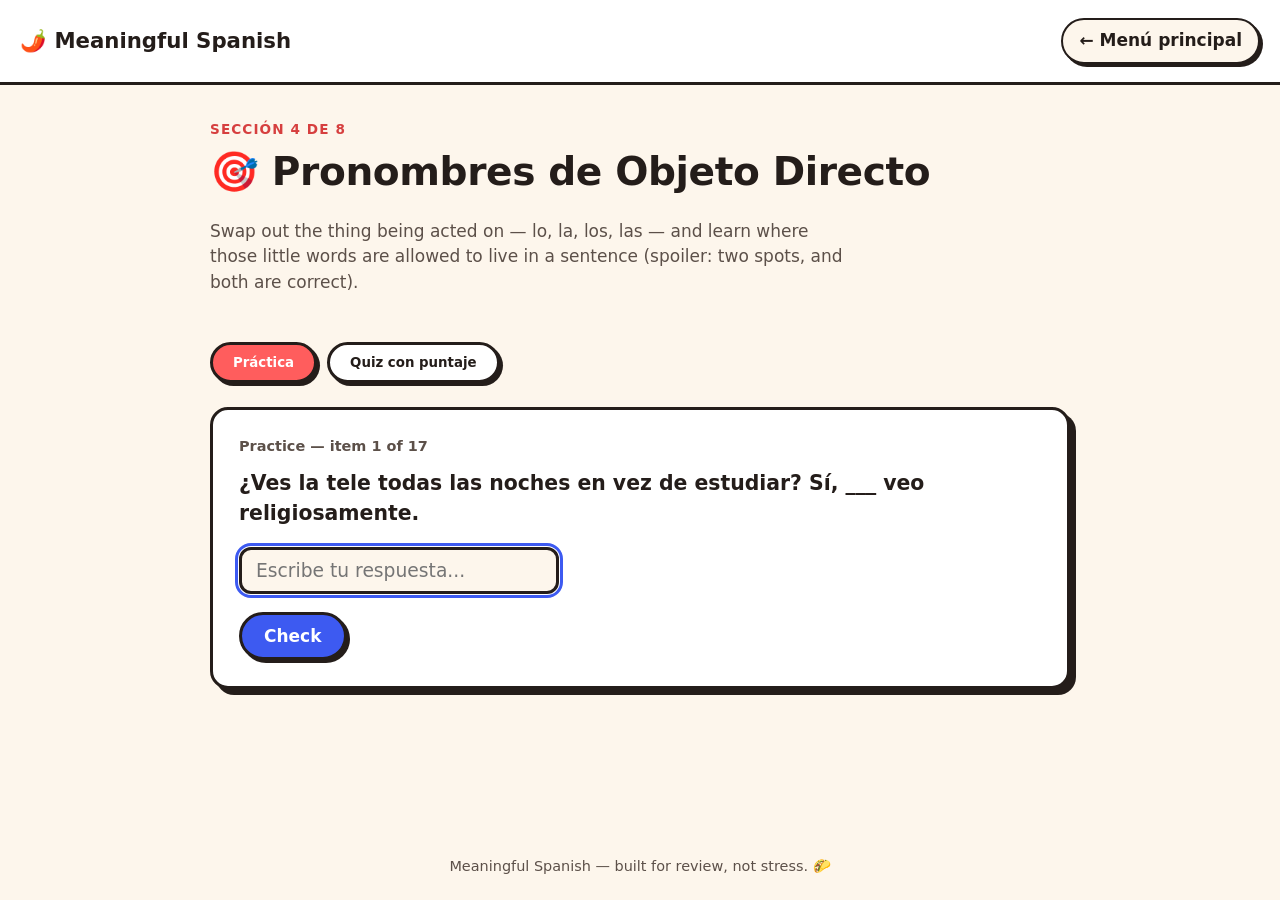
==== sections/direct-object-pronouns.html @ f91606bd "Add Spanish grammar practice tool (initial 15-20 question phase) Static, dependency-free review site" ====
<!doctype html>
<html lang="es">
<head>
<meta charset="UTF-8">
<meta name="viewport" content="width=device-width, initial-scale=1.0">
<title>Pronombres de Objeto Directo — Meaningful Spanish</title>
<link rel="stylesheet" href="../css/style.css">
</head>
<body>
<header class="topbar">
  <a class="brand" href="../index.html">🌶️ Meaningful Spanish</a>
  <a class="back-link" href="../index.html">← Menú principal</a>
</header>
<main class="wrap">
  <div class="section-head">
    <div class="kicker">Sección 4 de 8</div>
    <h1>🎯 Pronombres de Objeto Directo</h1>
    <p>Swap out the thing being acted on — lo, la, los, las — and learn where those little words are allowed to live in a sentence (spoiler: two spots, and both are correct).</p>
  </div>
  <div class="tabs">
    <button class="tab-btn active" data-target="practice-panel">Práctica</button>
    <button class="tab-btn" data-target="quiz-panel">Quiz con puntaje</button>
  </div>
  <div id="practice-panel" class="panel active">
    <div id="drill-root"></div>
  </div>
  <div id="quiz-panel" class="panel">
    <div id="quiz-root"></div>
  </div>
</main>
<p class="footer-note">Meaningful Spanish — built for review, not stress. 🌮</p>

<script src="../js/progress.js"></script>
<script src="../js/feedback.js"></script>
<script src="../js/engine.js"></script>
<script src="../data/direct-object-pronouns.js"></script>
<script>
  initTabs(document);
  QuizEngine.mount({ items: directObjectPronounsData, rootEl: document.getElementById("drill-root"), mode: "practice" });

  const quizTab = document.querySelector('[data-target="quiz-panel"]');
  quizTab.addEventListener("click", () => {
    const quizRoot = document.getElementById("quiz-root");
    if (!quizRoot.dataset.mounted) {
      quizRoot.dataset.mounted = "true";
      QuizEngine.mount({ items: directObjectPronounsData, rootEl: quizRoot, mode: "quiz", sectionId: "direct-object-pronouns" });
    }
  });
</script>
</body>
</html>
---- css/style.css ----
/* Meaningful Spanish — shared design system */

:root {
  --bg: #fdf6ec;
  --bg-card: #ffffff;
  --ink: #241d1a;
  --ink-soft: #5c5049;
  --accent: #ff5d5d;
  --accent-dark: #d63f3f;
  --accent2: #3d5af1;
  --accent3: #ffb703;
  --good: #1f9d55;
  --good-bg: #e6f8ec;
  --bad: #e0334f;
  --bad-bg: #fdeaee;
  --border: #241d1a;
  --radius: 18px;
  --shadow: 6px 6px 0 var(--ink);
  --shadow-sm: 3px 3px 0 var(--ink);
  --font-display: "Baloo 2", "Trebuchet MS", system-ui, sans-serif;
  --font-body: "Nunito", "Segoe UI", system-ui, sans-serif;
}

@media (prefers-color-scheme: dark) {
  :root {
    --bg: #1c1712;
    --bg-card: #26201a;
    --ink: #f6efe6;
    --ink-soft: #cabeb0;
    --border: #f6efe6;
    --shadow: 6px 6px 0 #000;
    --shadow-sm: 3px 3px 0 #000;
    --good-bg: #12331f;
    --bad-bg: #3a1620;
  }
}

* { box-sizing: border-box; }

html, body {
  margin: 0;
  padding: 0;
  background: var(--bg);
  color: var(--ink);
  font-family: var(--font-body);
  font-size: 17px;
  line-height: 1.5;
}

body {
  min-height: 100vh;
  display: flex;
  flex-direction: column;
}

h1, h2, h3, .display {
  font-family: var(--font-display), var(--font-body);
  font-weight: 800;
  letter-spacing: -0.01em;
}

a { color: var(--accent2); }

.wrap {
  width: 100%;
  max-width: 900px;
  margin: 0 auto;
  padding: 0 20px 60px;
  flex: 1;
}

/* ---------- Top bar ---------- */
.topbar {
  display: flex;
  align-items: center;
  justify-content: space-between;
  gap: 12px;
  padding: 18px 20px;
  border-bottom: 3px solid var(--border);
  background: var(--bg-card);
}

.topbar .brand {
  font-family: var(--font-display);
  font-weight: 800;
  font-size: 1.25rem;
  text-decoration: none;
  color: var(--ink);
  display: flex;
  align-items: center;
  gap: 8px;
}

.back-link {
  text-decoration: none;
  font-weight: 700;
  color: var(--ink);
  background: var(--bg);
  border: 2px solid var(--border);
  border-radius: 999px;
  padding: 8px 16px;
  box-shadow: var(--shadow-sm);
  transition: transform .12s ease;
  white-space: nowrap;
}
.back-link:hover { transform: translate(-2px, -2px); }
.back-link:active { transform: translate(0, 0); box-shadow: none; }

/* ---------- Landing hero ---------- */
.hero {
  text-align: center;
  padding: 48px 0 28px;
}
.hero h1 {
  font-size: clamp(2rem, 5vw, 3rem);
  margin: 0 0 10px;
}
.hero p {
  color: var(--ink-soft);
  font-size: 1.1rem;
  max-width: 620px;
  margin: 0 auto;
}

/* ---------- Card grid ---------- */
.card-grid {
  display: grid;
  grid-template-columns: repeat(auto-fit, minmax(250px, 1fr));
  gap: 20px;
  margin-top: 32px;
}

.card {
  display: block;
  text-decoration: none;
  color: var(--ink);
  background: var(--bg-card);
  border: 3px solid var(--border);
  border-radius: var(--radius);
  padding: 22px;
  box-shadow: var(--shadow);
  transition: transform .14s ease, box-shadow .14s ease;
  position: relative;
}
.card:hover {
  transform: translate(-3px, -3px);
  box-shadow: 9px 9px 0 var(--ink);
}
.card:active { transform: translate(0,0); box-shadow: var(--shadow-sm); }

.card .emoji { font-size: 2rem; display: block; margin-bottom: 8px; }
.card h3 { margin: 0 0 6px; font-size: 1.2rem; }
.card p { margin: 0; color: var(--ink-soft); font-size: 0.95rem; }

.badge {
  position: absolute;
  top: 16px;
  right: 16px;
  font-size: 0.75rem;
  font-weight: 800;
  padding: 4px 10px;
  border-radius: 999px;
  border: 2px solid var(--border);
  background: var(--accent3);
  color: var(--ink);
}
.badge.done { background: var(--good-bg); color: var(--good); border-color: var(--good); }

/* ---------- Section page header ---------- */
.section-head {
  padding: 34px 0 10px;
}
.section-head .kicker {
  text-transform: uppercase;
  letter-spacing: .08em;
  font-size: 0.8rem;
  font-weight: 800;
  color: var(--accent-dark);
}
.section-head h1 { margin: 4px 0 8px; font-size: clamp(1.6rem, 4vw, 2.3rem); }
.section-head p { color: var(--ink-soft); max-width: 640px; }

.tabs {
  display: flex;
  gap: 10px;
  margin: 20px 0 24px;
  flex-wrap: wrap;
}
.tab-btn {
  font-family: var(--font-display);
  font-weight: 700;
  border: 3px solid var(--border);
  background: var(--bg-card);
  color: var(--ink);
  border-radius: 999px;
  padding: 10px 20px;
  cursor: pointer;
  box-shadow: var(--shadow-sm);
  transition: transform .12s ease;
}
.tab-btn:hover { transform: translate(-2px,-2px); }
.tab-btn.active { background: var(--accent); color: #fff; }

.panel { display: none; }
.panel.active { display: block; }

/* ---------- Question card ---------- */
.q-card {
  background: var(--bg-card);
  border: 3px solid var(--border);
  border-radius: var(--radius);
  padding: 26px;
  box-shadow: var(--shadow);
  margin-bottom: 20px;
  position: relative;
}

.q-progress {
  font-weight: 800;
  font-size: 0.85rem;
  color: var(--ink-soft);
  margin-bottom: 10px;
}

.q-prompt {
  font-size: 1.2rem;
  font-weight: 700;
  margin: 0 0 18px;
}
.q-prompt em { color: var(--accent-dark); font-style: normal; font-weight: 800; }

.q-input {
  width: 100%;
  max-width: 320px;
  font-size: 1.1rem;
  font-family: var(--font-body);
  padding: 10px 14px;
  border: 3px solid var(--border);
  border-radius: 12px;
  background: var(--bg);
  color: var(--ink);
}
.q-input:focus { outline: 3px solid var(--accent2); outline-offset: 1px; }

.choice-list { display: flex; flex-direction: column; gap: 10px; margin-top: 6px; }
.choice-btn {
  text-align: left;
  font-family: var(--font-body);
  font-size: 1rem;
  font-weight: 700;
  padding: 12px 16px;
  border: 3px solid var(--border);
  border-radius: 12px;
  background: var(--bg-card);
  color: var(--ink);
  cursor: pointer;
  box-shadow: var(--shadow-sm);
  transition: transform .1s ease;
}
.choice-btn:hover { transform: translate(-2px,-2px); }
.choice-btn:disabled { cursor: default; }
.choice-btn.correct { background: var(--good-bg); border-color: var(--good); }
.choice-btn.incorrect { background: var(--bad-bg); border-color: var(--bad); }

.action-row { display: flex; gap: 10px; margin-top: 18px; flex-wrap: wrap; }

.btn {
  font-family: var(--font-display);
  font-weight: 800;
  font-size: 1rem;
  border: 3px solid var(--border);
  border-radius: 999px;
  padding: 11px 22px;
  cursor: pointer;
  box-shadow: var(--shadow-sm);
  transition: transform .12s ease;
  background: var(--accent2);
  color: #fff;
}
.btn:hover { transform: translate(-2px,-2px); }
.btn:active { transform: translate(0,0); box-shadow: none; }
.btn.secondary { background: var(--bg-card); color: var(--ink); }
.btn.ghost { background: transparent; color: var(--ink); box-shadow: none; }
.btn:disabled { opacity: 0.5; cursor: not-allowed; }

/* Matching activity */
.match-grid {
  display: grid;
  grid-template-columns: 1fr 1fr;
  gap: 24px;
}
@media (max-width: 560px) {
  .match-grid { grid-template-columns: 1fr; }
}
.match-col { display: flex; flex-direction: column; gap: 10px; }
.match-chip {
  border: 3px solid var(--border);
  border-radius: 12px;
  padding: 12px 14px;
  background: var(--bg-card);
  cursor: pointer;
  font-weight: 700;
  box-shadow: var(--shadow-sm);
  transition: transform .1s ease;
}
.match-chip.selected { background: var(--accent3); }
.match-chip.matched { background: var(--good-bg); border-color: var(--good); cursor: default; }
.match-chip.wrong-flash { background: var(--bad-bg); border-color: var(--bad); }

/* Reorder / click-to-place */
.reorder-slot {
  min-height: 56px;
  border: 3px dashed var(--border);
  border-radius: 12px;
  padding: 10px;
  display: flex;
  flex-wrap: wrap;
  gap: 8px;
  margin-bottom: 14px;
  background: var(--bg);
}
.reorder-pool {
  display: flex;
  flex-wrap: wrap;
  gap: 8px;
  margin-bottom: 6px;
}
.token-chip {
  border: 3px solid var(--border);
  border-radius: 10px;
  padding: 8px 14px;
  background: var(--bg-card);
  font-weight: 800;
  cursor: pointer;
  box-shadow: var(--shadow-sm);
  transition: transform .1s ease;
}
.token-chip:hover { transform: translate(-2px,-2px); }
.token-chip.placed { background: var(--accent3); }

/* Feedback banner */
.feedback {
  margin-top: 16px;
  padding: 14px 16px;
  border-radius: 12px;
  border: 3px solid var(--border);
  font-weight: 700;
  display: none;
}
.feedback.show { display: block; }
.feedback.correct { background: var(--good-bg); border-color: var(--good); color: var(--good); }
.feedback.incorrect { background: var(--bad-bg); border-color: var(--bad); color: var(--bad); }
.feedback .explain { display: block; margin-top: 6px; font-weight: 500; color: var(--ink); }

/* Score bar */
.score-bar {
  display: flex;
  align-items: center;
  justify-content: space-between;
  gap: 12px;
  background: var(--bg-card);
  border: 3px solid var(--border);
  border-radius: 999px;
  padding: 10px 18px;
  font-weight: 800;
  margin-bottom: 18px;
}
.score-bar .track {
  flex: 1;
  height: 10px;
  border-radius: 999px;
  background: var(--bg);
  border: 2px solid var(--border);
  overflow: hidden;
  margin: 0 12px;
}
.score-bar .fill {
  height: 100%;
  background: var(--accent);
  width: 0%;
  transition: width .3s ease;
}

/* Results screen */
.results-card {
  text-align: center;
  padding: 36px 24px;
}
.results-card .grade {
  font-size: 3rem;
  margin: 4px 0;
}
.results-card .grade-msg {
  font-size: 1.2rem;
  font-weight: 700;
  margin-bottom: 18px;
}
.missed-list { text-align: left; margin-top: 24px; }
.missed-item {
  border: 2px solid var(--border);
  border-radius: 12px;
  padding: 12px 16px;
  margin-bottom: 10px;
  background: var(--bad-bg);
}
.missed-item .yours { color: var(--bad); }
.missed-item .correct-ans { color: var(--good); font-weight: 800; }

/* Shake animation */
@keyframes shake {
  10%, 90% { transform: translateX(-2px); }
  20%, 80% { transform: translateX(4px); }
  30%, 50%, 70% { transform: translateX(-8px); }
  40%, 60% { transform: translateX(8px); }
}
.shake { animation: shake .5s cubic-bezier(.36,.07,.19,.97) both; }

/* Confetti */
.confetti-overlay {
  position: fixed;
  inset: 0;
  pointer-events: none;
  overflow: hidden;
  z-index: 999;
}
.confetti-piece {
  position: absolute;
  top: -10px;
  width: 9px;
  height: 14px;
  opacity: 0.9;
  animation-name: confetti-fall;
  animation-timing-function: ease-in;
  animation-fill-mode: forwards;
}
@keyframes confetti-fall {
  0% { transform: translateY(0) rotate(0deg); opacity: 1; }
  100% { transform: translateY(100vh) rotate(540deg); opacity: 0; }
}

.footer-note {
  text-align: center;
  color: var(--ink-soft);
  font-size: 0.85rem;
  padding: 24px 0 8px;
}
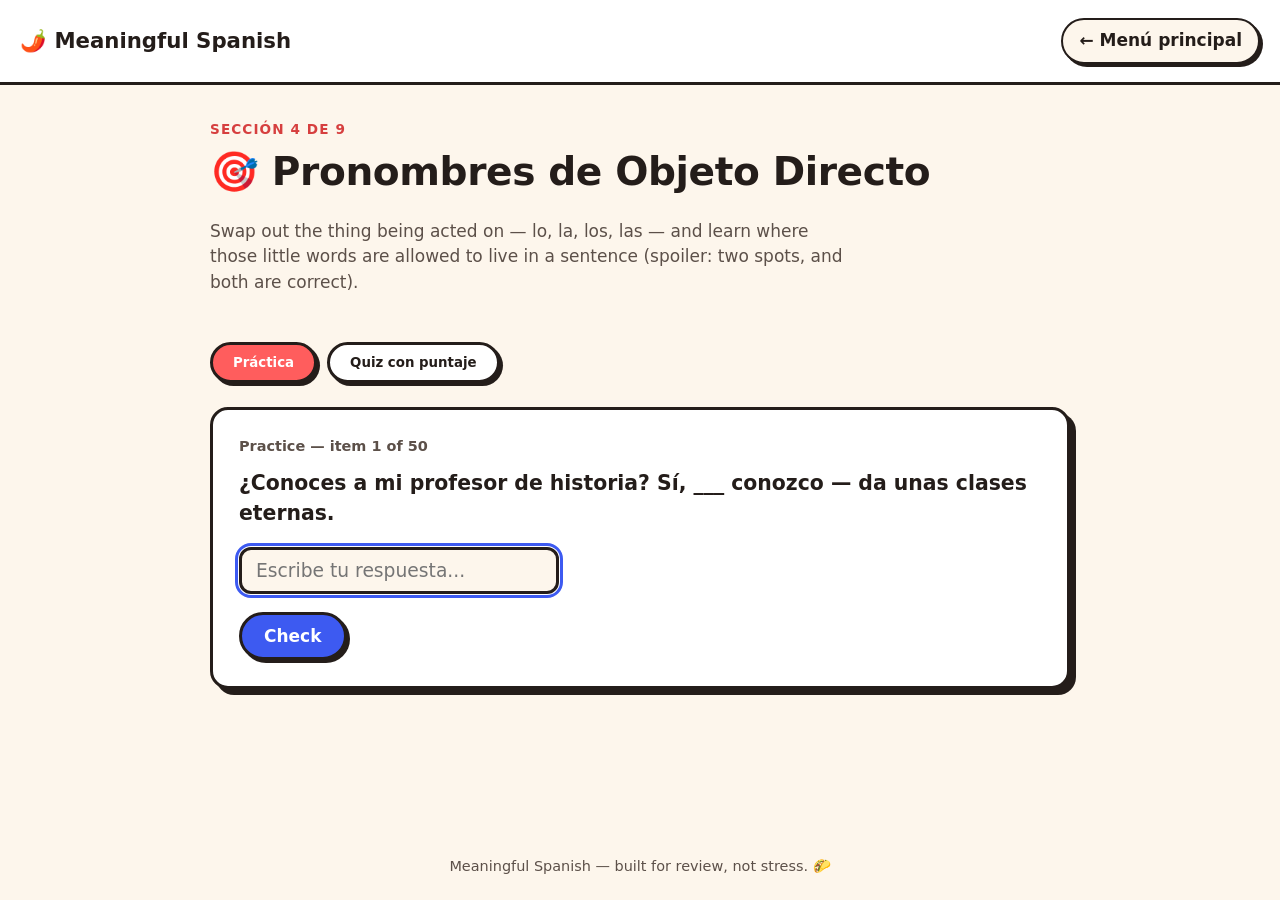
==== commit b77689d6: "Add 9th section: Cultura y Geografía (Spanish-speaking countries + capitals) Rounds the site out to " ====
--- a/sections/direct-object-pronouns.html
+++ b/sections/direct-object-pronouns.html
@@ -13,7 +13,7 @@
 </header>
 <main class="wrap">
   <div class="section-head">
-    <div class="kicker">Sección 4 de 8</div>
+    <div class="kicker">Sección 4 de 9</div>
     <h1>🎯 Pronombres de Objeto Directo</h1>
     <p>Swap out the thing being acted on — lo, la, los, las — and learn where those little words are allowed to live in a sentence (spoiler: two spots, and both are correct).</p>
   </div>
